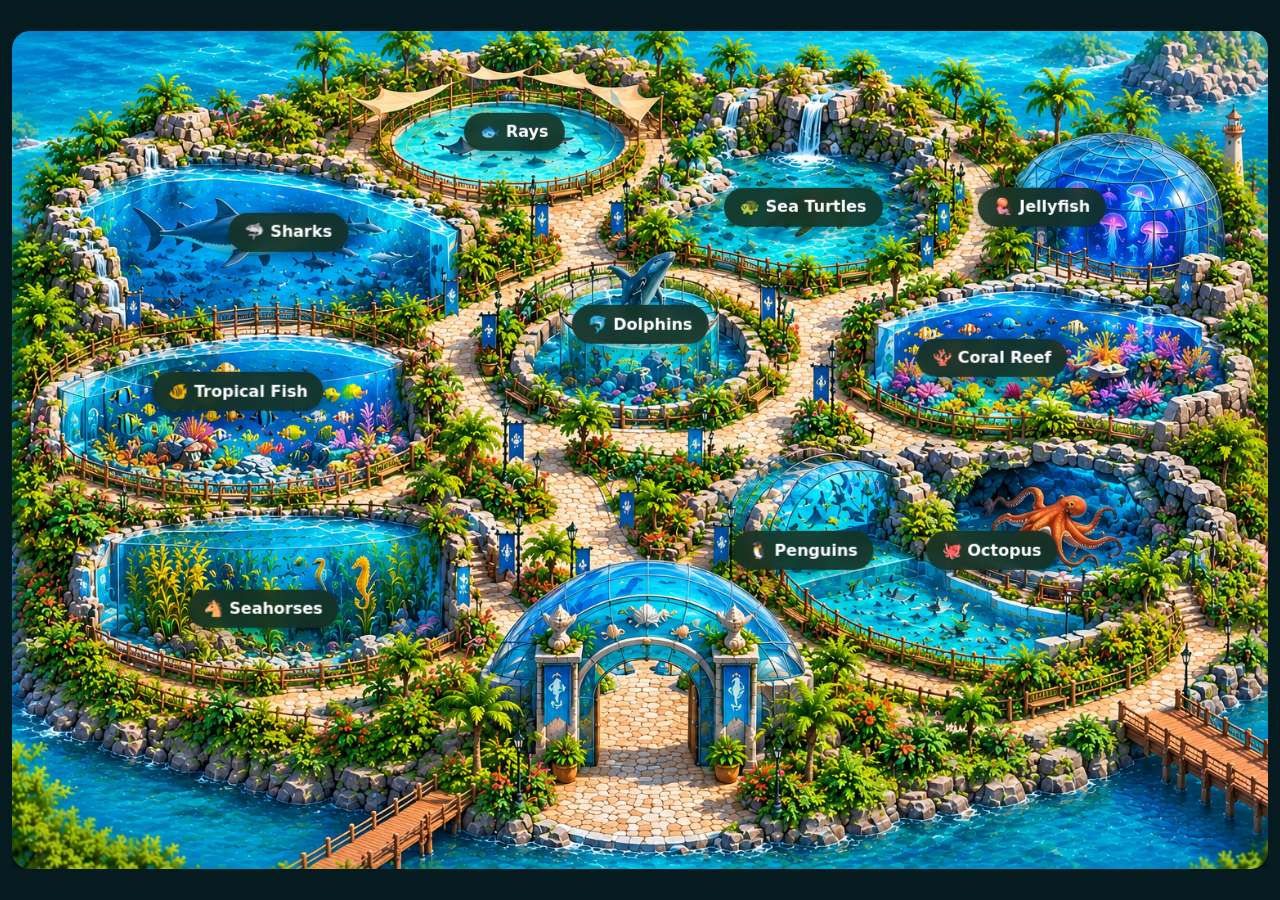
==== aquarium.html @ 86798284 "Add files via upload" ====
<!doctype html>
<html lang="en">
<head>
<meta charset="utf-8">
<meta name="viewport" content="width=device-width, initial-scale=1, viewport-fit=cover">
<title>Virtual Zoo — Aquarium</title>
<link rel="stylesheet" href="zoo.css">
<style>
*{box-sizing:border-box}
html,body{margin:0;min-height:100%;background:#061b20}
body{font-family:system-ui,-apple-system,BlinkMacSystemFont,"Segoe UI",sans-serif}
.aquarium-page{min-height:100vh;display:flex;align-items:center;justify-content:center;padding:12px;overflow:auto}
.aquarium-scroll{width:100%;max-width:1536px;overflow:auto;-webkit-overflow-scrolling:touch}
.aquarium-map{position:relative;width:max(100%,1100px);line-height:0;margin:auto}
.aquarium-map img{display:block;width:100%;height:auto;border-radius:18px;box-shadow:0 10px 40px rgba(0,0,0,.45);user-select:none}
.region-label{position:absolute;transform:translate(-50%,-50%);z-index:2;white-space:nowrap;line-height:1}
.sharks{left:22%;top:24%}
.rays{left:40%;top:12%}
.turtles{left:63%;top:21%}
.jellyfish{left:82%;top:21%}
.coral{left:78%;top:39%}
.tropical{left:18%;top:43%}
.octopus{left:78%;top:62%}
.seahorses{left:20%;top:69%}
.dolphins{left:50%;top:35%}
.penguins{left:63%;top:62%}
@media(max-width:600px){
  .aquarium-page{padding:5px;align-items:flex-start}
  .aquarium-map{min-width:900px}
}
</style>
</head>
<body>
<main class="aquarium-page">
  <div class="aquarium-scroll">
    <div class="aquarium-map">
      <img src="assets/aquarium.png" alt="Illustrated map of the Aquarium region" draggable="false">
      <div class="habitat region-label sharks">🦈 Sharks</div>
      <div class="habitat region-label rays">🐟 Rays</div>
      <div class="habitat region-label turtles">🐢 Sea Turtles</div>
      <div class="habitat region-label jellyfish">🪼 Jellyfish</div>
      <div class="habitat region-label coral">🪸 Coral Reef</div>
      <div class="habitat region-label tropical">🐠 Tropical Fish</div>
      <div class="habitat region-label octopus">🐙 Octopus</div>
      <div class="habitat region-label seahorses">🐴 Seahorses</div>
      <div class="habitat region-label dolphins">🐬 Dolphins</div>
      <div class="habitat region-label penguins">🐧 Penguins</div>
    </div>
  </div>
</main>
</body>
</html>
---- zoo.css ----
*{box-sizing:border-box}html,body{margin:0;background:#071b14;font-family:system-ui,sans-serif}body{overflow:hidden}.map-page{height:100svh;position:relative;overflow:hidden}.map-scroll{width:100%;height:100%;overflow:auto;-webkit-overflow-scrolling:touch;scrollbar-width:thin}.map{position:relative;width:min(100%,1536px);margin:auto;line-height:0}.map img{display:block;width:100%;height:auto;user-select:none;-webkit-user-drag:none}.habitat{position:absolute;transform:translate(-50%,-50%);border:0;border-radius:999px;padding:.7rem 1rem;background:rgba(20,48,35,.9);color:#fff;box-shadow:0 6px 20px #0005;backdrop-filter:blur(6px);font:700 clamp(.72rem,1.25vw,1rem) system-ui;cursor:pointer;white-space:nowrap;transition:.18s}.habitat:hover,.habitat:focus-visible{transform:translate(-50%,-50%) scale(1.06);background:#258046;outline:2px solid #fff8}.big{left:23%;top:27%}.snow{left:50%;top:13%}.asian{left:72%;top:19%}.penguin{left:18%;top:46%}.savannah{left:81%;top:43%}.reptile{left:27%;top:70%}.aquarium{left:67%;top:69%}.hint{position:fixed;z-index:5;left:50%;bottom:max(1rem,env(safe-area-inset-bottom));transform:translateX(-50%);padding:.55rem .9rem;border-radius:999px;background:#0009;color:#fff;font-size:.78rem;pointer-events:none}.card{position:fixed;z-index:10;left:50%;bottom:1rem;width:min(420px,calc(100% - 2rem));padding:1.2rem;border-radius:20px;background:#0b261bf5;color:#fff;box-shadow:0 15px 50px #0007;transform:translate(-50%,130%);transition:transform .3s;line-height:1.4}.card.open{transform:translate(-50%,0)}.card h2{margin:.2rem 0}.card p{margin:0;opacity:.8}.close{position:absolute;right:.5rem;top:.4rem;border:0;background:#fff2;color:#fff;border-radius:50%;font-size:1.4rem;width:2rem;height:2rem}@media(max-width:700px){.map{width:150vw;min-width:720px;margin-left:50%;transform:translateX(-50%)}.map-scroll{overflow:auto}.habitat{font-size:.78rem;padding:.55rem .72rem}}
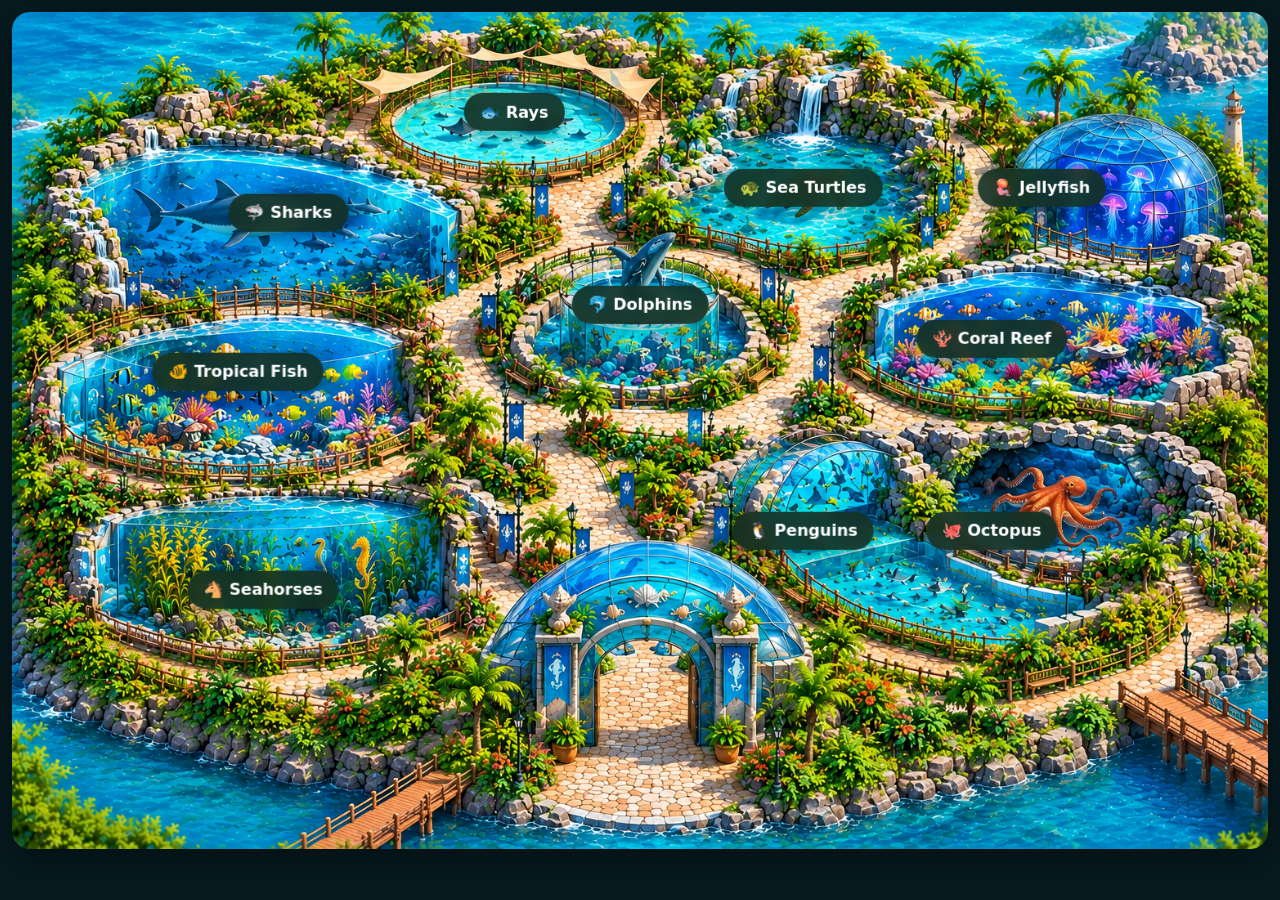
==== commit 292a837f: "Add files via upload" ====
--- a/aquarium.html
+++ b/aquarium.html
@@ -7,13 +7,66 @@
 <link rel="stylesheet" href="zoo.css">
 <style>
 *{box-sizing:border-box}
-html,body{margin:0;min-height:100%;background:#061b20}
-body{font-family:system-ui,-apple-system,BlinkMacSystemFont,"Segoe UI",sans-serif}
-.aquarium-page{min-height:100vh;display:flex;align-items:center;justify-content:center;padding:12px;overflow:auto}
-.aquarium-scroll{width:100%;max-width:1536px;overflow:auto;-webkit-overflow-scrolling:touch}
-.aquarium-map{position:relative;width:max(100%,1100px);line-height:0;margin:auto}
-.aquarium-map img{display:block;width:100%;height:auto;border-radius:18px;box-shadow:0 10px 40px rgba(0,0,0,.45);user-select:none}
-.region-label{position:absolute;transform:translate(-50%,-50%);z-index:2;white-space:nowrap;line-height:1}
+
+html,body{
+  margin:0;
+  width:100%;
+  min-height:100%;
+  background:#061b20;
+}
+
+body{
+  font-family:system-ui,-apple-system,BlinkMacSystemFont,"Segoe UI",sans-serif;
+  overflow:hidden;
+}
+
+.aquarium-page{
+  width:100vw;
+  height:100vh;
+  overflow:hidden;
+  background:#061b20;
+  display:flex;
+  align-items:center;
+  justify-content:center;
+}
+
+.aquarium-scroll{
+  width:100%;
+  height:100%;
+  overflow:auto;
+  -webkit-overflow-scrolling:touch;
+  overscroll-behavior:contain;
+  touch-action:pan-x pan-y;
+  padding:12px;
+}
+
+.aquarium-map{
+  position:relative;
+  width:min(1536px,100%);
+  min-width:1100px;
+  margin:0 auto;
+  line-height:0;
+}
+
+.aquarium-map img{
+  display:block;
+  width:100%;
+  height:auto;
+  border-radius:18px;
+  box-shadow:0 10px 40px rgba(0,0,0,.45);
+  user-select:none;
+  -webkit-user-drag:none;
+}
+
+.region-label{
+  position:absolute;
+  transform:translate(-50%,-50%);
+  z-index:2;
+  white-space:nowrap;
+  line-height:1;
+  pointer-events:none;
+}
+
 .sharks{left:22%;top:24%}
 .rays{left:40%;top:12%}
 .turtles{left:63%;top:21%}
@@ -24,9 +77,18 @@
 .seahorses{left:20%;top:69%}
 .dolphins{left:50%;top:35%}
 .penguins{left:63%;top:62%}
+
 @media(max-width:600px){
-  .aquarium-page{padding:5px;align-items:flex-start}
-  .aquarium-map{min-width:900px}
+  .aquarium-scroll{
+    padding:5px;
+    display:block;
+  }
+
+  .aquarium-map{
+    width:1100px;
+    min-width:1100px;
+    margin:0;
+  }
 }
 </style>
 </head>
@@ -35,6 +97,7 @@
   <div class="aquarium-scroll">
     <div class="aquarium-map">
       <img src="assets/aquarium.png" alt="Illustrated map of the Aquarium region" draggable="false">
+
       <div class="habitat region-label sharks">🦈 Sharks</div>
       <div class="habitat region-label rays">🐟 Rays</div>
       <div class="habitat region-label turtles">🐢 Sea Turtles</div>
@@ -49,4 +112,4 @@
   </div>
 </main>
 </body>
-</html>+</html>
